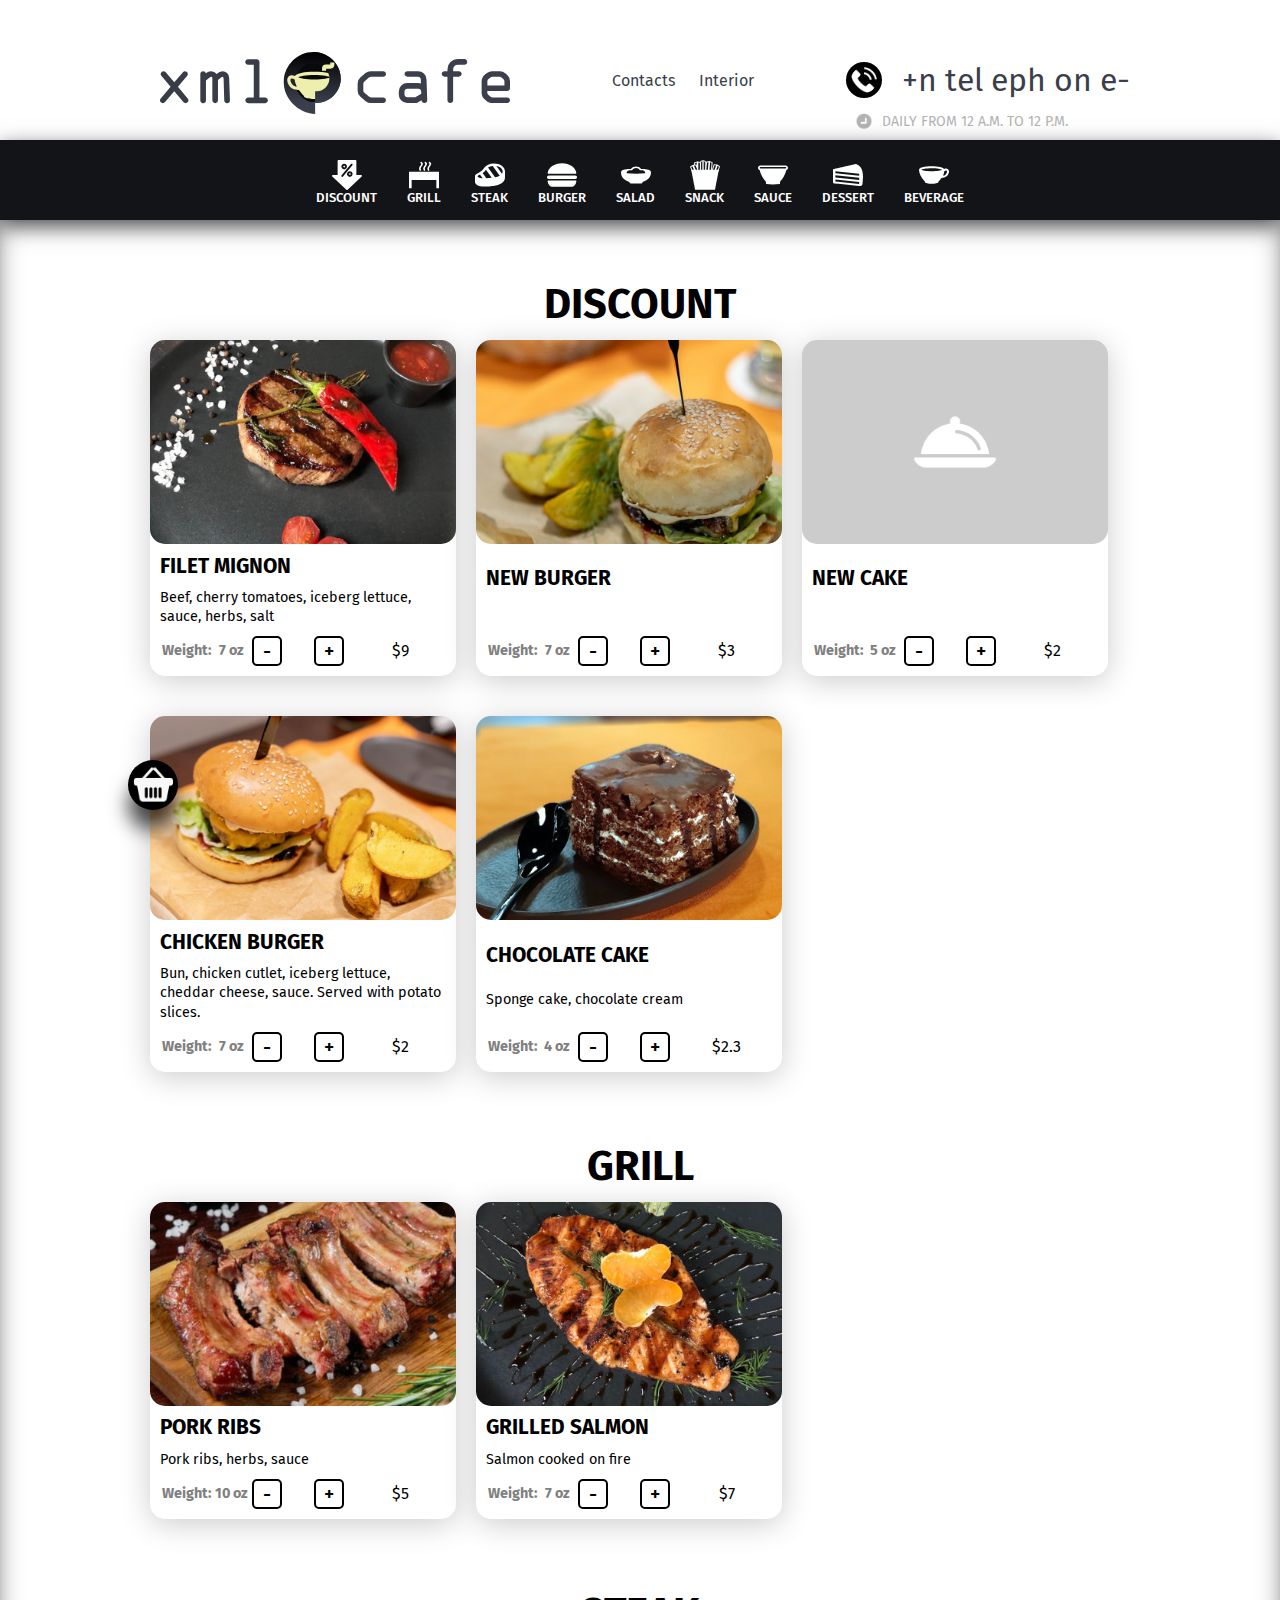
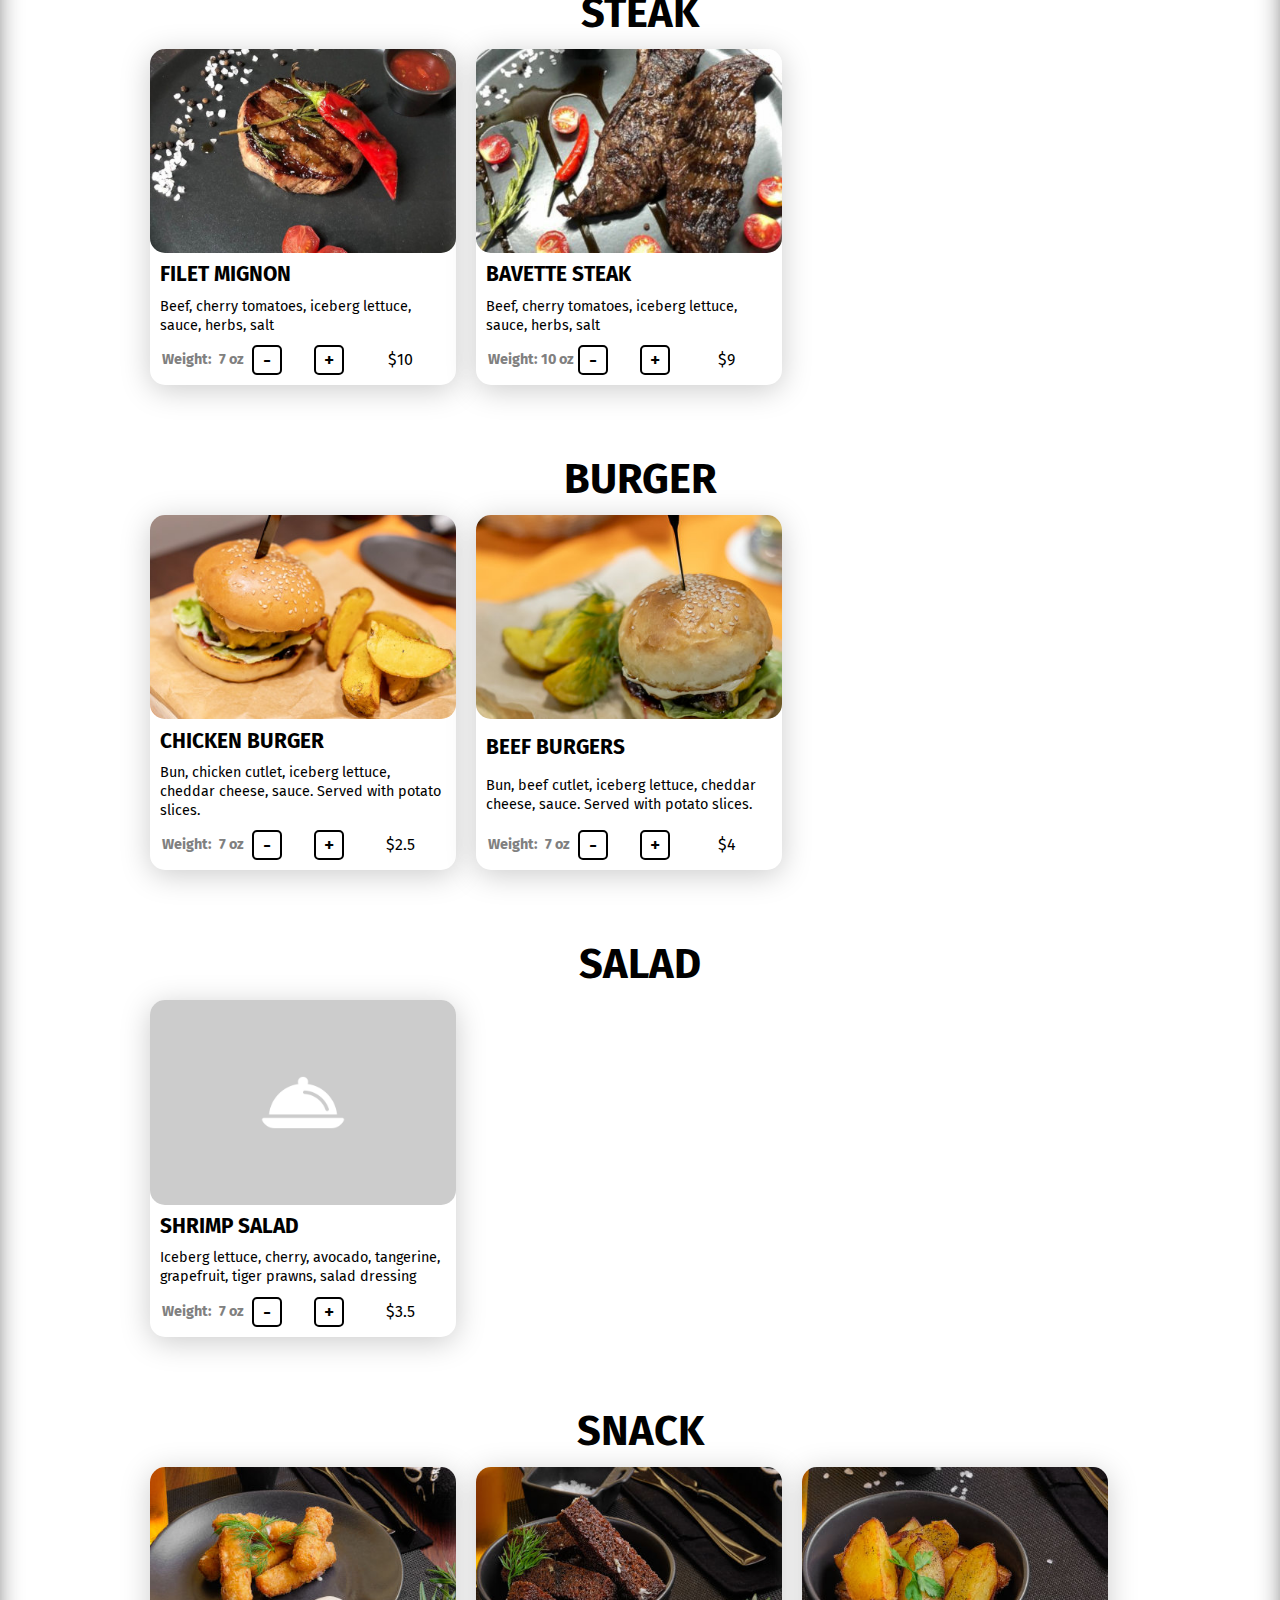
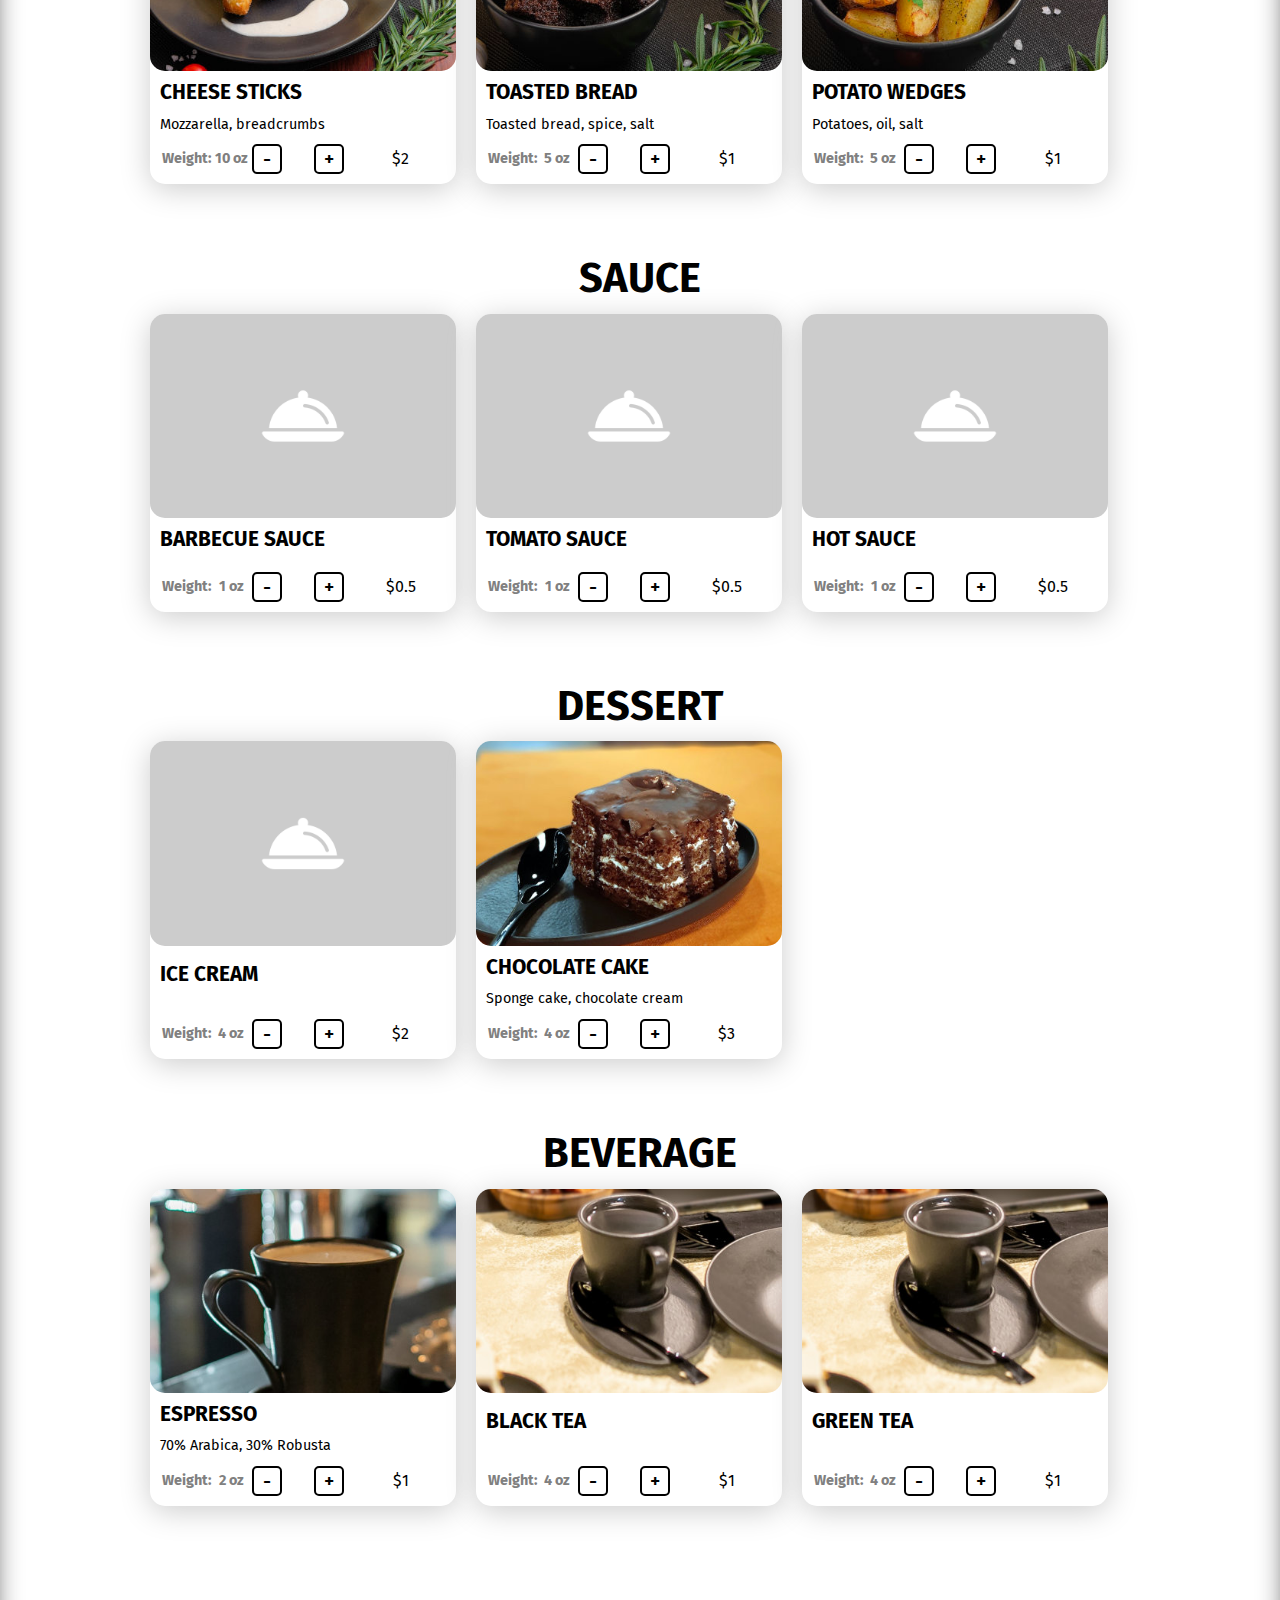
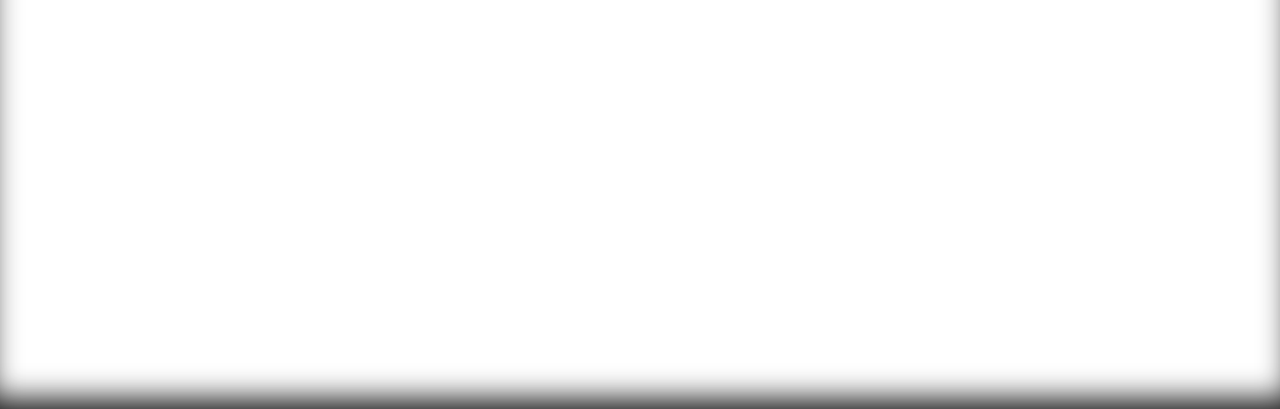
==== index.html @ 9a8a7608 "Add files via upload" ====
<!DOCTYPE html>
<html class="font_family_google_fira" lang="ru">
<head>
  <meta charset="utf-8">
  <meta name="viewport" content="width=device-width, initial-scale=1">
  <meta name="description" content="">
  <link rel="stylesheet" href="css/style.css">
  <link href='https://fonts.googleapis.com/css?family=Fira+Sans:400,500,700,400italic,500italic,700italic&subset=latin,cyrillic' rel='stylesheet' type='text/css'>
  <title></title>
</head>
<body>
  <header id="header">
    <div id="top" class="top">
      <div class="topBox">
        <div class="logo">
          <a id="logo" href="#header"><img src="../img/load.svg" alt="Logo"></a>
        </div>
        <div class="topNav">
          <a id="hrefContacts" href="#contacts">Contacts</a>
        </div>
        <div id="telephone">
        </div>
      </div>
      <button id="mobileNav"></button>
    </div>
    <nav id="nav" class="horizontal">
      <ul id="ulNav" class="horizontalNav box">
      </ul>
    </nav>
  </header>
  <ul id="navNegative" class="navNegative">
    <li><a id="hrefMobileContacts" href="#contacts">Contacts</a></li>
  </ul>
  <div>
    <a href="" id="cart-modal" class="js-open-modal" data-modal="cart"><span id="on-cart" class="hidden"></span></a>
    <a href="status.html" id="on-order" class="hidden"></a>
    <div class="overlay js-overlay-modal"></div>
    <div class="modal" data-modal="cart">
      <svg class="modal__cross js-modal-close" xmlns="http://www.w3.org/2000/svg"
      viewBox="0 0 24 24"><path d="M23.954 21.03l-9.184-9.095 9.092-9.174-2.832-2.807-9.09 9.179-9.176-9.088-2.81 2.81 9.186 9.105-9.095 9.184 2.81 2.81 9.112-9.192 9.18 9.1z"/></svg>
      <h2>My order</h2>
      <span id="out">
      </span>
      <div id="list"></div>
      <form method="post" action="order.php" onsubmit='if(out.innerHTML == "<span>Total </span> $0<br><span>Weight </span>0 lb"){list.innerHTML = "<center><h2>Empty order</h2></center>"; return false;}'>
        <div class="box-order">
          <input type="hidden" id="dataList" name="dataList" value="">
          <input id="name" type="text" name="name" placeholder="Name" value="" required>
          <input id="tel" type="tel" name="tel" placeholder="Telephone" value="" required>
          <input id="address" type="text" name="address" placeholder="Address" value="" required>
          <input id="comment" type="text" name="comment" placeholder="Comment" value="">
          <div>
            <input type="submit" value="Buy" name="">
          </div>
        </div>
      </form>
    </div>
  </div>
  <main id ="main">
    <div class="content" id="page-content" itemscope itemtype="https://schema.org/FoodEstablishment">
      <meta itemprop="name" content="">
      <meta itemprop="address" content="">
      <meta itemprop="telephone" content="">
      <meta itemprop="priceRange" content="">
      <meta itemprop="servesCuisine" content="">
      <meta itemprop="image" content="">
    </div>
    <div id ="content" class="box">
      <div class="contact" id="contacts"></div>
      <div itemscope itemtype="https://schema.org/Menu">
        <div id="MenuSection" itemscope itemprop="hasMenuSection" itemtype="https://schema.org/MenuSection">
          <meta itemprop="name" content="Menu">
        </div>
      </div>
    </div>
  </main>
  <script src="js/ajax.js"></script>
  <script src="js/site.js"></script>
</body>
</html>
---- css/style.css ----
* {
  margin: 0;
  padding: 0;
  box-sizing: border-box;
}
.font_family_google_fira, .font_family_google_fira * {
  font-family: 'Fira Sans', sans-serif;
}
.box {
  display: flex;
  flex-wrap: wrap;
  max-width: 1000px;
  justify-content: center;
}
header {
  display: flex;
  flex-wrap: wrap;
  background-color: #fff;
}
.top {
  display: flex;
  justify-content: center;
  margin-top: 20px;
  width: 100%;
  height: 120px;
  background-color: #fff;
  z-index: 19;
}
.topBox {
  display: flex;
  max-width: 1000px;
  width: 100%;
  justify-content: space-between;
  align-items: center;
  padding: 10px;
  box-sizing: border-box;
}
#mobileNav {
  display: none;
  background: url(../img/mobile-nav.png) no-repeat center center;
  border: none;
  background-size: 37px 31px;
  width: 37px;
  height: 31px;
}
.navNegative {
  display: flex;
  flex-direction: column;
  justify-content: center;
  text-align: center;
  width: 100%;
  min-height: 120px;
  padding-left: 0;
  margin: -1px 0 0;
  background: #000;
  margin-top: -120px;
  transition: margin-top 0.5s;
  z-index: -99;
}
.navNegative li {
  display: block;
  list-style: none;
  height: 60px;
}
.navNegative li a {
  font-size: 1.2em;
  text-decoration: none;
  color: #000;
  transition: color 0.2s;
  display: block;
  padding: 15px 26px 15px 16px;
}
.topNav a {
  color: #3a3f4b;
  text-decoration: none;
  padding: 10px;
}
.logo {
  display: flex;
  justify-content: left;
  align-items: center;
  height: 120px;
  padding: 10px 10px 0 10px;
}
.logo img {
  max-height: 80px;
  max-width: 350px;
}
#telephone { padding: 0; }
#telephone a { color: #3a3f4b; text-decoration: none;}
#telephone a img { width: 36px; height: 36px; padding: 5px; vertical-align: middle; animation: 1s linear; transform-origin: center center; background: black; border-radius: 50px;}
#telephone:hover a>img { animation-name: tel; }
@keyframes tel {
  20% {
    transform: rotate3d(0, 0, 1, 15deg);
  }
  40% {
    transform: rotate3d(0, 0, 1, -10deg);
  }
  60% {
    transform: rotate3d(0, 0, 1, 5deg);
  }
  80% {
    transform: rotate3d(0, 0, 1, -5deg);
  }
  100% {
    transform: rotate3d(0, 0, 1, 0deg);
  }
}
#telephone span { color: #3a3f4b; padding-left: 20px; font-size: 32px; vertical-align: middle; }
#telephone span span { display: block; position: absolute; margin: 5px 0 0 0; padding: 0 7px 0 0; font-size: 14px; color: #b3b3b3; }
#telephone span span img {background: none;}
nav {
  height: 80px;
  display: flex;
  justify-content: center;
  text-align: center;
  background-color: #131418;
  flex-wrap: nowrap;
  box-shadow: 0 7px 20px 0 rgba(0, 0, 0, 0.7);
  z-index: 19;
}
main {
  display: flex;
  justify-content: center;
  padding: 10px;
  padding-top: 30px;
  min-height: 100vh;
  text-align: center;
  background-color: white;
  box-shadow: inset 0px -20px 30px -10px rgba(0, 0, 0, 0.9);
}
/* footer {
display: block;
width: 100%;
position: absolute;
left: 0;
bottom: 0;
text-align: center;
background-color: grey;
} */
section {
  padding-top: 30px;
}
input {
  margin: 10px 0;
  padding: 10px;
}
button:active, button:focus {
  outline: none;
}
button::-moz-focus-inner {
  border: 0;
}
input[type="text"], input[type="tel"] {
  width: 100%;
  border: 0;
  border-bottom: 2px solid #ccc;
  font-size: 24px;
  box-sizing: border-box;
}
input[type="submit"] {
  cursor: pointer;
}

header ul {
  list-style: none;
  flex-wrap: nowrap !important;
}
.horizontal {
  width: 100%;
  align-items: center;
  overflow-y: hidden;
  overflow-x: auto;
  transform: translateY(0);
  transition: transform 0.9s;

}
.stick {
  position: fixed;
  top: -81px;
  transform: translateY(80px);
  transition: transform 0.9s;
  background-color: rgba(0, 0, 0, 0.85);
  -webkit-backdrop-filter: blur(5px);
  backdrop-filter: blur(5px);
}
.off {transform: translateY(0px);
transition: transform 0.9s;}
.marginTop {
  margin-top: 80px;
}
.horizontalNav li a.active {
  color: #eeefae;
  box-shadow: 0px 4px 0px 0px #eeefae;
}
nav::-webkit-scrollbar {
  width: 0px;
  height: 0px;
}
.horizontalNav {
  display: flex;
  position: relative;
  font-weight: 500;
  font-size: 12px;
  align-items: center;
  flex-direction: row;
}
.horizontalNav li {
  color: #fff;
  padding: 0 15px;
  font-size: 1.1em;
  text-transform: uppercase;
}
.horizontalNav li a {
  color: #fff;
  text-decoration: none;
}

li.svg {
  display: inline-block;
  height: 50px;
  background-position: 50% 5px;
  background-repeat: no-repeat;
  background-size: 30px 30px;
}
li.svg:hover {
  animation: menu ease forwards 0.2s;
}
@keyframes menu {
  0% {
    background-position: 50% 5px;
  }
  100% {
    background-position: 50% 0px;
  }

}
#svgMenu1 {
  background-image: url(../img/menu1.svg);
}

#svgMenu2 {
  background-image: url(../img/menu2.svg);
}
#svgMenu3 {
  background-image: url(../img/menu3.svg);
}
#svgMenu4 {
  background-image: url(../img/menu4.svg);
}
#svgMenu5 {
  background-image: url(../img/menu5.svg);
}
#svgMenu6 {
  background-image: url(../img/menu6.svg);
}
#svgMenu7 {
  background-image: url(../img/menu7.svg);
}
#svgMenu8 {
  background-image: url(../img/menu8.svg);
}
#svgMenu9 {
  background-image: url(../img/menu9.svg);
}

li.svg a {
  display: flex;
  align-items: flex-end;
  height: 100%;
}


#MenuSection section:last-child {
  min-height: 100vh;
}
ul.thumbs { display: flex; flex-wrap: wrap; justify-content: left; margin-right: -20px; padding: 0; }
ul.thumbs .hidden { display: none !important; }
ul.thumbs li { display: inline-flex; flex-wrap: wrap; align-content: space-between; width: 30%; margin: 0 10px 40px 10px; position: relative; text-align: left; line-height: 1.2em; background: #ffffff; border-radius: 15px;
  box-shadow: 0px 5px 30px #ccc; }
  ul.thumbs li .image img { vertical-align: bottom; border-radius: 15px; width: 100%; max-width: 400px;}
  ul.thumbs li .image .badge-wrapper { position: relative; }
  ul.thumbs li h5 { margin-top: 0.5em; margin-bottom: 0.4em; padding: 0 10px; width: 100%; font-size: 1.3em; line-height: 1.2em; text-transform: uppercase; }
  ul.thumbs li span.summary { display: block; margin: 0 10px 10px 10px; width: 100%; color: #000000 !important; font-size: 0.9em; }
  ul.thumbs li table.features { display: inline-block; width: 30%; color: #999; font-size: 0.9em; text-align: center; box-sizing: border-box; }
  ul.thumbs li table.features td { padding: 3px 0 0 0; color: #808080; font-weight: bold; border: none; }vk173м
  ul.thumbs li table.features td.name { display: none; }
  ul.thumbs li table.features td.value { min-width: 36px; }
  ul.thumbs li table.features td img { width: 24px; height: 24px; vertical-align: bottom; }
  ul.thumbs li table.features tbody { display: block; padding: 0 10px; }
  ul.thumbs li table.features tbody tr { display: inline-block; vertical-align: bottom; }
  ul.thumbs .offers { display: inline-block; width: 30%; margin: 5px 0 0 0; padding: 0 10px; text-align: center; box-sizing: border-box; }
  ul.thumbs .add-input { display: inline-block; width: 37%; min-width: 92px; text-align: center;}
  ul.thumbs .add-input button { cursor: pointer; margin-bottom: 10px; width: 30px; height: 30px; font-size: 20px; font-weight: 500; border: 2px solid; border-radius: 5px; background: #fff; }
  ul.thumbs .add { all: unset; -moz-appearance: textfield; font-size: 16px; width: 2em; text-align: center; }
  ul.thumbs .add::-webkit-inner-spin-button { display: none; }

  .contact, .interior {
    display: none;
    padding-top: 30px;
    padding-bottom: 10px;
    width: 100%;
  }
  .contact.active, .interior.active { display: block; }
  .contactList p {
    width: 100%;
    padding-top: 10px;
    text-align: left;
  }
  .contactList p:nth-of-type(1) {
    font-size: 18px;
    font-weight: 500;
  }
  .contactList a {
    display: block;
    text-align: left;
    text-decoration: none;
    padding-right: 20px;
    padding-top: 10px;
    color: #000;
  }
  .contactList img {
    padding-right: 10px;
    height: 16px;
    width: auto;
    vertical-align:middle;
  }
  .map {
    margin-top: 10px;
    width: 100%;
    box-sizing: border-box;
    overflow: hidden;
  }
  .map iframe {
    width: 100%;
  }

  #out {
    display: block;
    font-size: 24px;
    font-weight: 500;
    text-align: right;
    padding: 10px 50px;
    background: #eeefae;
    border-radius: 15px;
  }
  #out span {
    font-size: 14px;
    color: #555;
  }
  #list {
    margin: 10px 0;
    max-height: 155px;
    text-align: left;
    line-height: 1.5;
    overflow: auto;
  }
  .box-order input[type="submit"] {
    color: #fff;
    font-size: 18px;
    height: 50px;
    width: 100%;
    background: #000;
    border: 2px solid black;
    border-radius: 5px;
  }

  @media screen and (max-width: 760px) {
    nav { justify-content: left; text-align: center; }
    .topBox { justify-content: center; }
    .logo { height: 100px; align-items: flex-end; justify-content: center; }
    .logo img { max-height: 70px; }
    .topNav { display: none; }
    #telephone { position: absolute; top: 0px; right: 70px; }
    #telephone span { display: none; }
    #telephone a img { margin-top: 10px; width: 36px; height: 36px; }
    #mobileNav { display: block; position: absolute; top: 15px; right: 15px; }
    .navNegative.active {  margin-top: 0; background: #3c4248; transition: margin-top 0.5s; z-index: 1;}
    .navNegative.active li { border-top: 1px solid #4b4f53; }
    .navNegative.active li:first-child { border-top: 0; }
    .navNegative.active li a {  color: #ddd; transition: color 0.2s; }
    .map { max-width: 100%; }
    ul.thumbs { justify-content: center; margin: 0 !important;  }
    ul.thumbs li { margin: 0 7px 40px; width: 95% !important; font-size: 1em; max-width: 400px; }
    ul.thumbs li h5 { font-size: 1.3em; }
    ul.thumbs li .image { height: auto; }
    ul.thumbs li .image img { width: 100%; max-height: 100%; max-width: 400px; }
    .box-slider { width: 100vw; overflow: hidden; }
    #interior .box-slider img { width: auto; height: 100vh; }
  }

  .js-open-modal {
    position: fixed;
    bottom: 10vh;
    left: 10vw;
    width: 50px;
    height: 50px;
    border-radius: 50%;
    background: black url(../img/basket.png) no-repeat center;
    background-size: 80%;
    box-shadow: 0 20px 20px 0 rgba(0, 0, 0, 0.7);
    z-index: 100;
  }
  .on-cart {
    background: black url(../img/on-basket.png) no-repeat center;
    background-size: 80%;
  }
  #on-cart.hidden {
    display: flex;
    position: absolute;
    left: 20px;
    top: 0;
    align-items: center;
    justify-content: center;
    color: #fff;
    background: black;
    width: 20px;
    height: 20px;
    border-radius: 50%;
    opacity: 0;
    visibility: hidden;
    transition: .3s all;
  }
  #on-cart {
    opacity: 1;
    visibility: visible;
    display: flex;
    position: absolute;
    left: -5px;
    top: -70px;
    align-items: center;
    justify-content: center;
    color: #fff;
    background: black;
    width: 60px;
    height: 60px;
    border-radius: 50%;
    box-shadow: 0px 0px 0px 5px rgba(0, 0, 0, 0.7);
    transition: .3s all;
  }
  #on-order.hidden {
    display: none;
  }
  #on-order {
    position: fixed;
    bottom: 10vh;
    right: 10vw;
    width: 50px;
    height: 50px;
    border-radius: 50%;
    background: black url(../img/on-basket.png) no-repeat center;
    background-size: 80%;
    box-shadow: 0 20px 20px 0 rgba(0, 0, 0, 0.7);
    z-index: 100;
  }
  .overlay {
    opacity: 0;
    visibility: hidden;
    position: fixed;
    top: 0;
    left: 0;
    width: 100%;
    height: 100%;
    background-color: rgba(0, 0, 0, .5);
    z-index: 20;
    transition: .3s all;
  }
  .modal {
    opacity: 0;
    visibility: hidden;
    width: 100%;
    max-width: 500px;
    position: fixed;
    top: 50%;
    left: 50%;
    transform: translate(-50%, -50%);
    z-index: 100;
    box-shadow: 0 3px 10px -.5px rgba(0, 0, 0, .2);
    box-sizing: border-box;
    text-align: center;
    padding: 30px;
    border-radius: 3px;
    background-color: #fff;
    transition: 0.3s all;
  }
  section h2, .contact h2, .interior h2 {
    padding-bottom: 10px;
    text-transform: uppercase;
    line-height: 1.2em;
    font-size: 2.6em;
  }
  .modal h2 {
    margin-bottom: 20px;
  }
  .modal.active,
  .overlay.active{
    opacity: 1;
    visibility: visible;
  }
  .modal__cross {
    width: 15px;
    height: 15px;
    position: absolute;
    top: 20px;
    right: 20px;
    fill: #444;
    cursor: pointer;
  }

  .preloader {
    position: absolute;
    margin: auto;
    left: 0;
    top: 0;
    bottom: 0;
    right: 0;
    background: #000;
  }
  .preloader::after {
    content: '';
    position: absolute;
    margin: auto;
    left: 0;
    top: 0;
    bottom: 0;
    right: 0;
    width: 80px;
    height: 80px;
    background:
    url(../img/loading1.svg) no-repeat,
    url(../img/loading2.svg) no-repeat,
    url(../img/loading3.svg) no-repeat,
    url(../img/loading4.svg) no-repeat;
    background-position:
    50px  50px,
    0px  50px,
    0px  0px,
    50px  0px;
    background-size: 30px, 30px, 30px, 30px;
    animation: spin ease infinite 4s;
  }

  @keyframes spin {
    0%, 100% {
      background-position:
      50px  50px,
      0px  50px,
      0px  0px,
      50px  0px;
    }
    25% {
      background-position:
      0px  50px,
      0px  0px,
      50px  0px,
      50px  50px;
    }
    50% {
      background-position:
      0px  0px,
      50px  0px,
      50px  50px,
      0px  50px;
    }
    75% {
      background-position:
      50px  0px,
      50px  50px,
      0px  50px,
      0px  0px;
    }
  }
  #statusOrder {
    background: #000;
    text-align: center;
  }
  #statusLogo {
    display: flex;
    justify-content: center;
    align-items: center;
    height: 220px;
  }
  #statusLogo .logo {
    justify-content: center;
  }
  #statusImg {
    height: 220px;
    text-align: center;
  }
  .check {
    background: url(../img/check.svg) 50% 50% no-repeat;
  }
  .cook {
    background: url(../img/cook.svg) 50% 50% no-repeat;
  }
  .cancel {
    background: url(../img/cancel.svg) 50% 50% no-repeat;
  }
  #messageOrder {
    display: inline-block;
    color: #ccc;
    font-size: 18px;
    text-align: left;
  }
  #messageOrder h2{
    color: #ccc;
    padding-top: 10px;
  }


  .interiorSlider { position: relative; }
  #interior img {
    width: 100%;
    box-shadow: 0px 5px 30px #ccc;
  }
  .div-dot {
    display: flex;
position: absolute;
margin-top: -50px;
padding: 0 5px;
left: 0;
right: 0;
top: 70px;
  }
  .box-slider {
    position: relative;
    margin: auto;
  }
  #interior .dot {
    display: inline-block;
    cursor: pointer;
    width: 100%;
    height: 8px;
    margin: 0 2px;
    background: rgb(255 255 255 / 50%);
    transition: background-color 0.6s ease;
  }
  #interior .active {
    background-image: linear-gradient(#717171, #717171);
    background-repeat: no-repeat;
    background-size: 0%  100%;
    animation: show linear 4s;
  }

  @keyframes show {
    0% {
      background-size:
      0%  100%;
    }
    100% {
      background-size:
      100%  100%;
    }
  }
  #interior .fade {
    animation-name: fade;
    animation-duration: 1.5s;
  }
  @keyframes fade {
    from{opacity: .4}
    to{opacity: 1}
  }
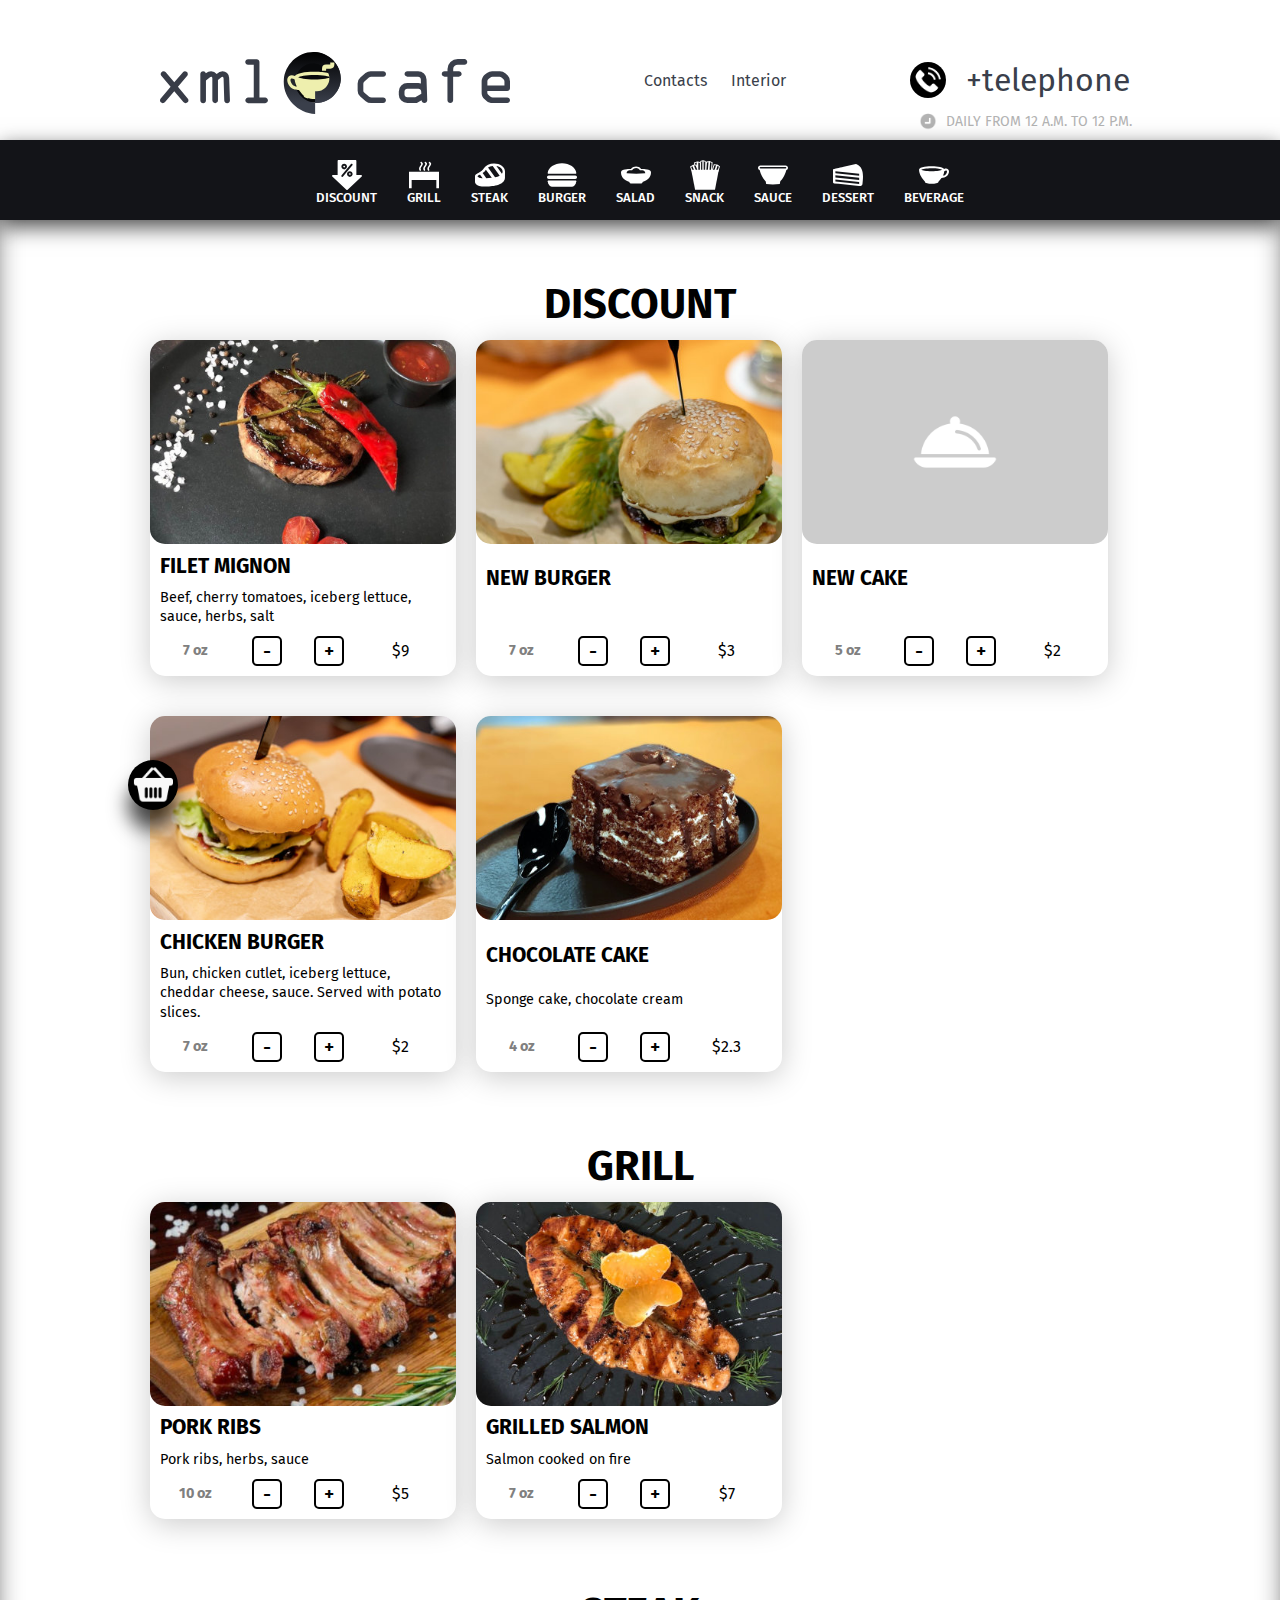
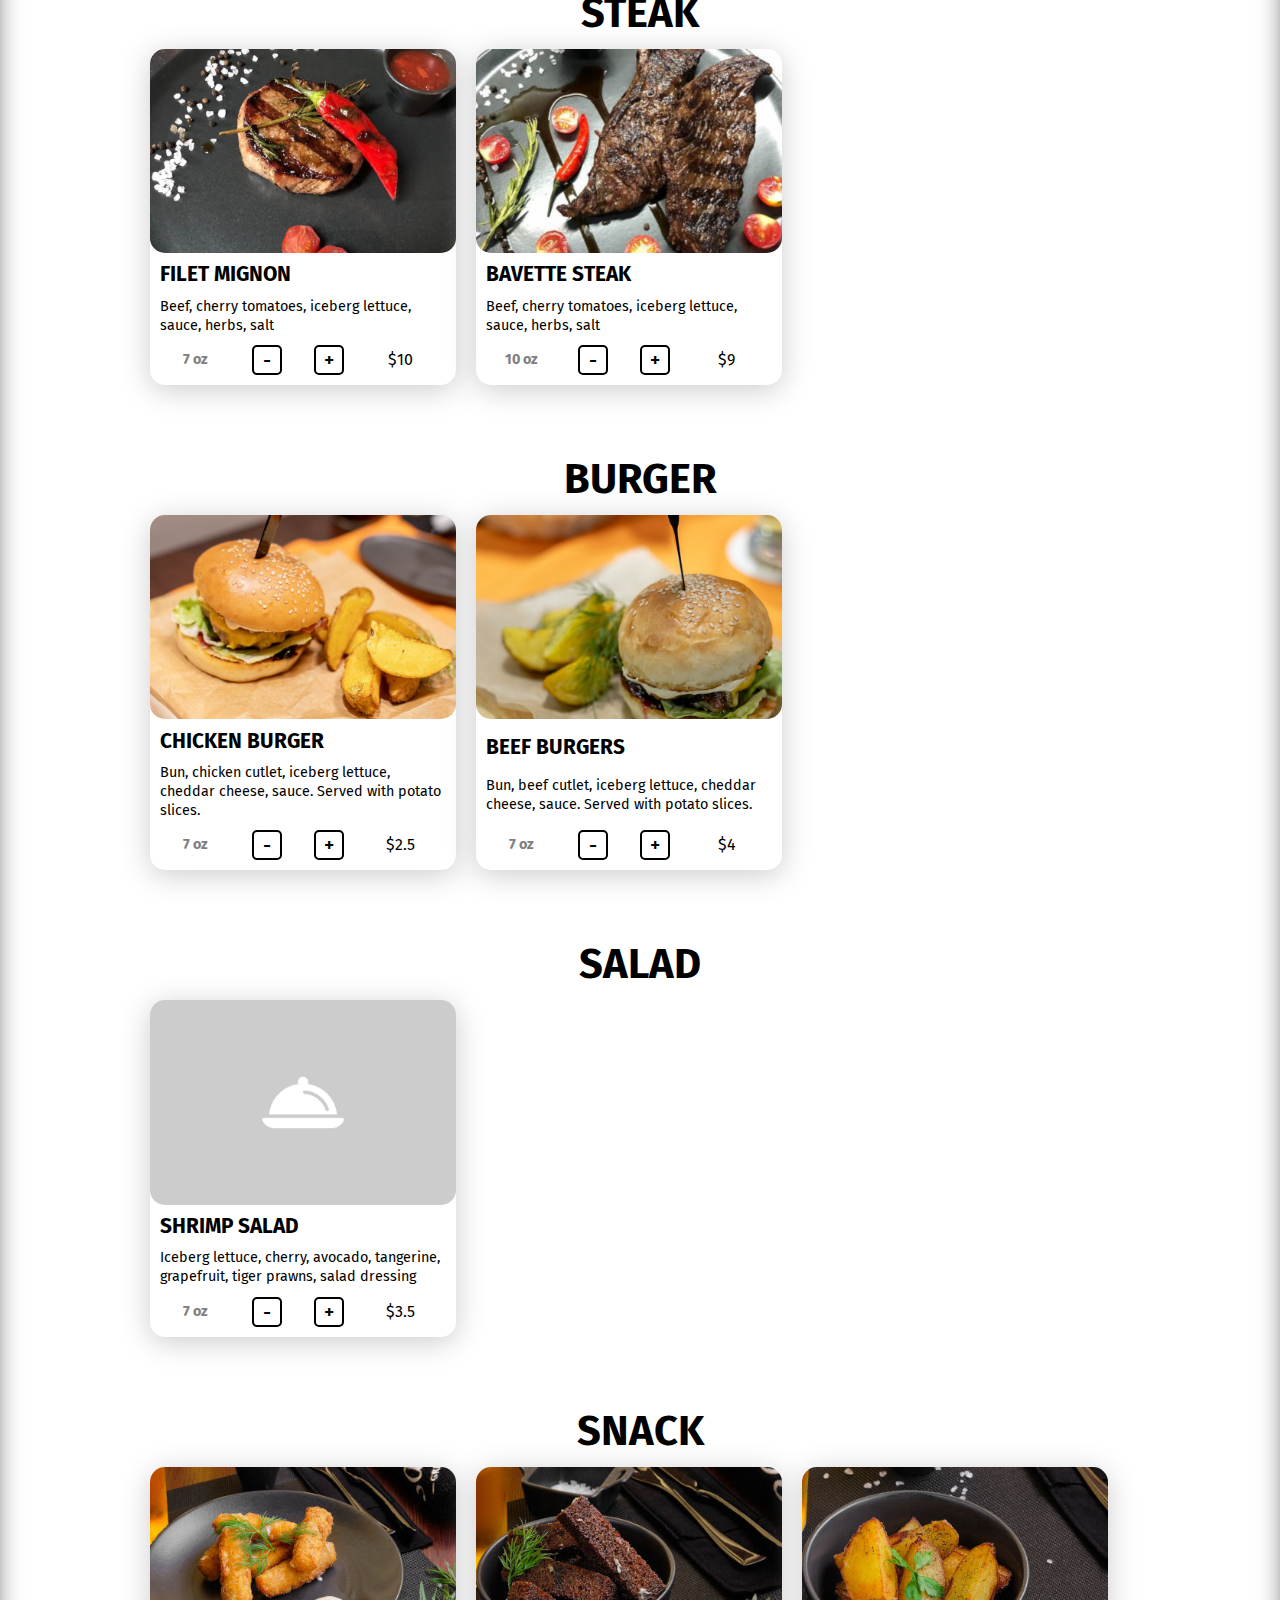
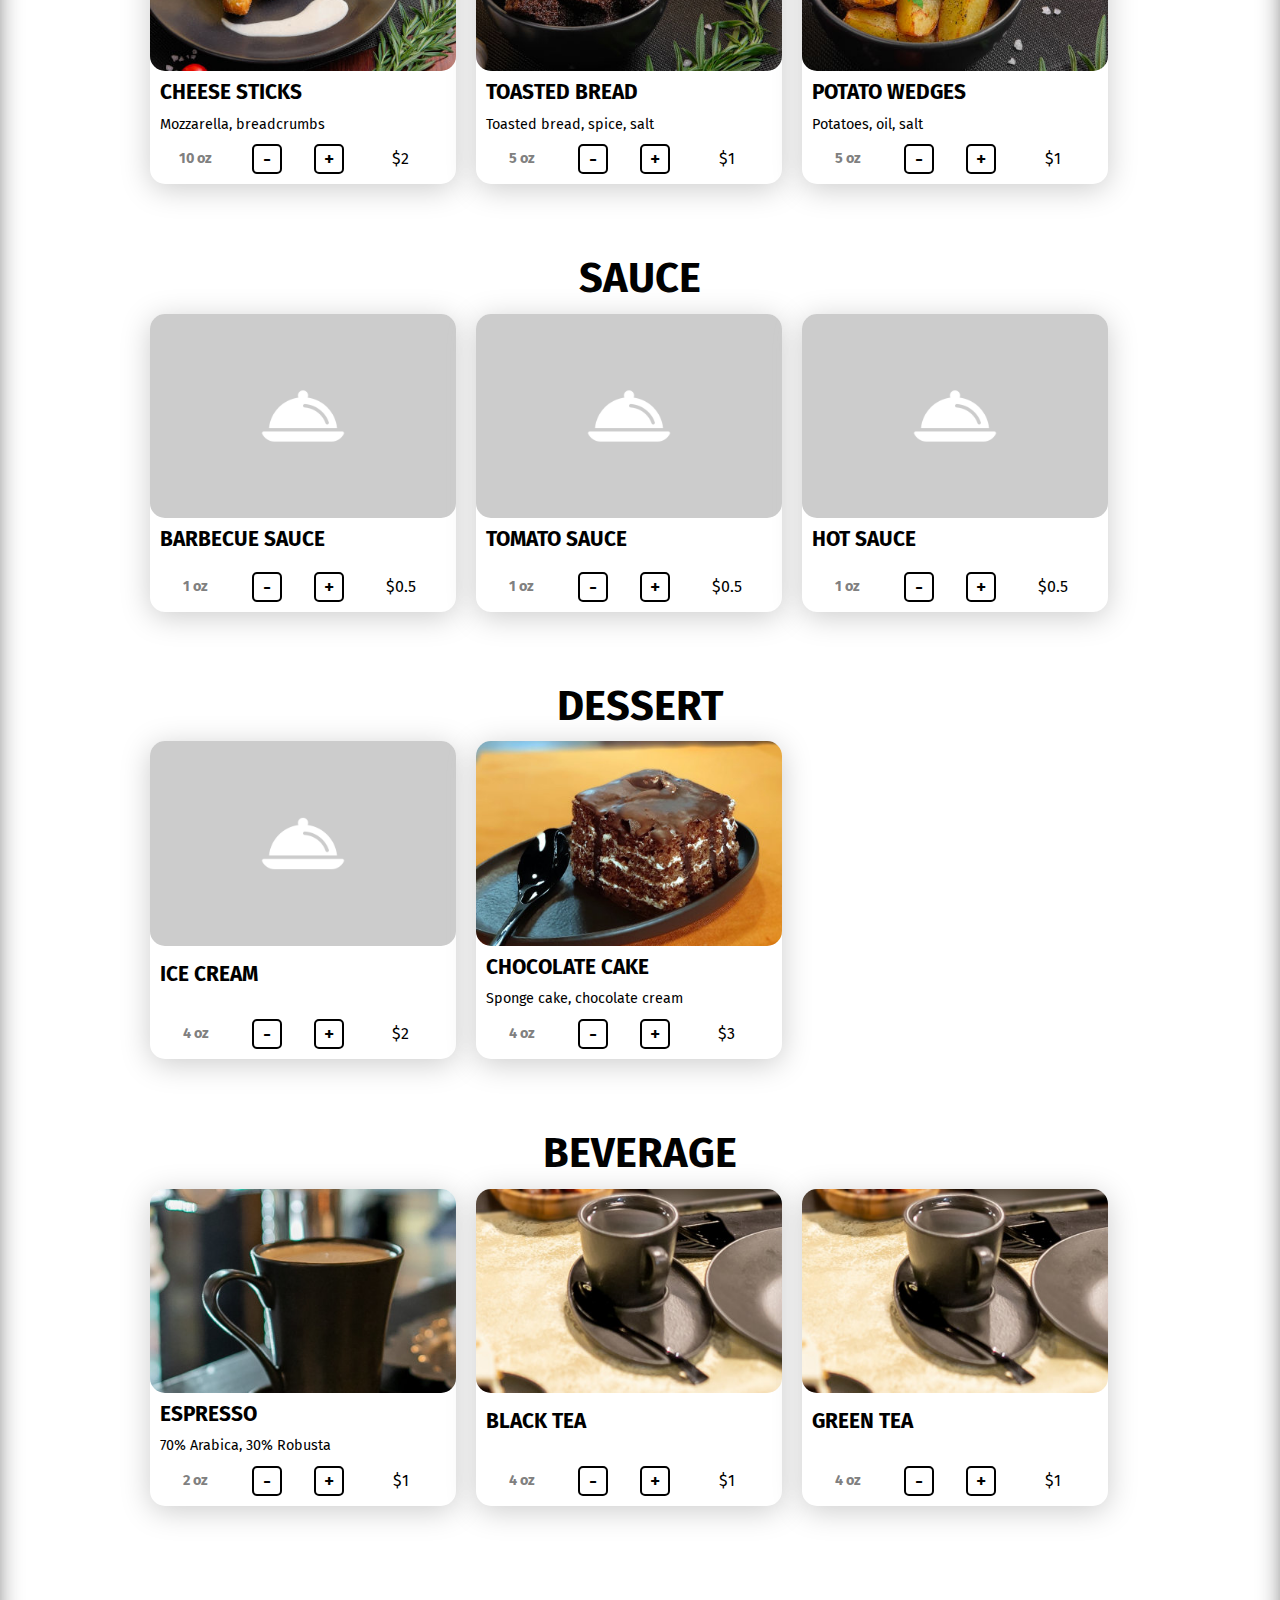
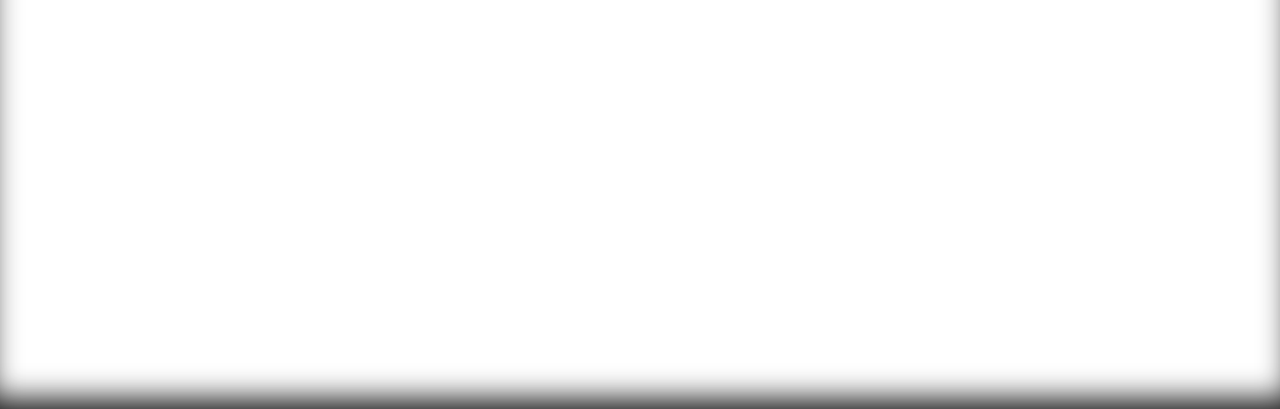
==== commit a7fd9412: "Add files via upload" ====
--- a/index.html
+++ b/index.html
@@ -1,8 +1,8 @@
 <!DOCTYPE html>
-<html class="font_family_google_fira" lang="ru">
+<html class="font_family_google_fira" lang="en">
 <head>
   <meta charset="utf-8">
-  <meta name="viewport" content="width=device-width, initial-scale=1">
+  <meta name="viewport" content="width=device-width, initial-scale=1, maximum-scale=1, user-scalable=no">
   <meta name="description" content="">
   <link rel="stylesheet" href="css/style.css">
   <link href='https://fonts.googleapis.com/css?family=Fira+Sans:400,500,700,400italic,500italic,700italic&subset=latin,cyrillic' rel='stylesheet' type='text/css'>
@@ -13,7 +13,7 @@
     <div id="top" class="top">
       <div class="topBox">
         <div class="logo">
-          <a id="logo" href="#header"><img src="../img/load.svg" alt="Logo"></a>
+          <a id="logo" href="#header"><img src="img/load.svg" alt="Logo"></a>
         </div>
         <div class="topNav">
           <a id="hrefContacts" href="#contacts">Contacts</a>
--- a/css/style.css
+++ b/css/style.css
@@ -284,7 +284,7 @@
   ul.thumbs li h5 { margin-top: 0.5em; margin-bottom: 0.4em; padding: 0 10px; width: 100%; font-size: 1.3em; line-height: 1.2em; text-transform: uppercase; }
   ul.thumbs li span.summary { display: block; margin: 0 10px 10px 10px; width: 100%; color: #000000 !important; font-size: 0.9em; }
   ul.thumbs li table.features { display: inline-block; width: 30%; color: #999; font-size: 0.9em; text-align: center; box-sizing: border-box; }
-  ul.thumbs li table.features td { padding: 3px 0 0 0; color: #808080; font-weight: bold; border: none; }vk173м
+  ul.thumbs li table.features td { padding: 3px 0 0 0; color: #808080; font-weight: bold; border: none; }
   ul.thumbs li table.features td.name { display: none; }
   ul.thumbs li table.features td.value { min-width: 36px; }
   ul.thumbs li table.features td img { width: 24px; height: 24px; vertical-align: bottom; }
